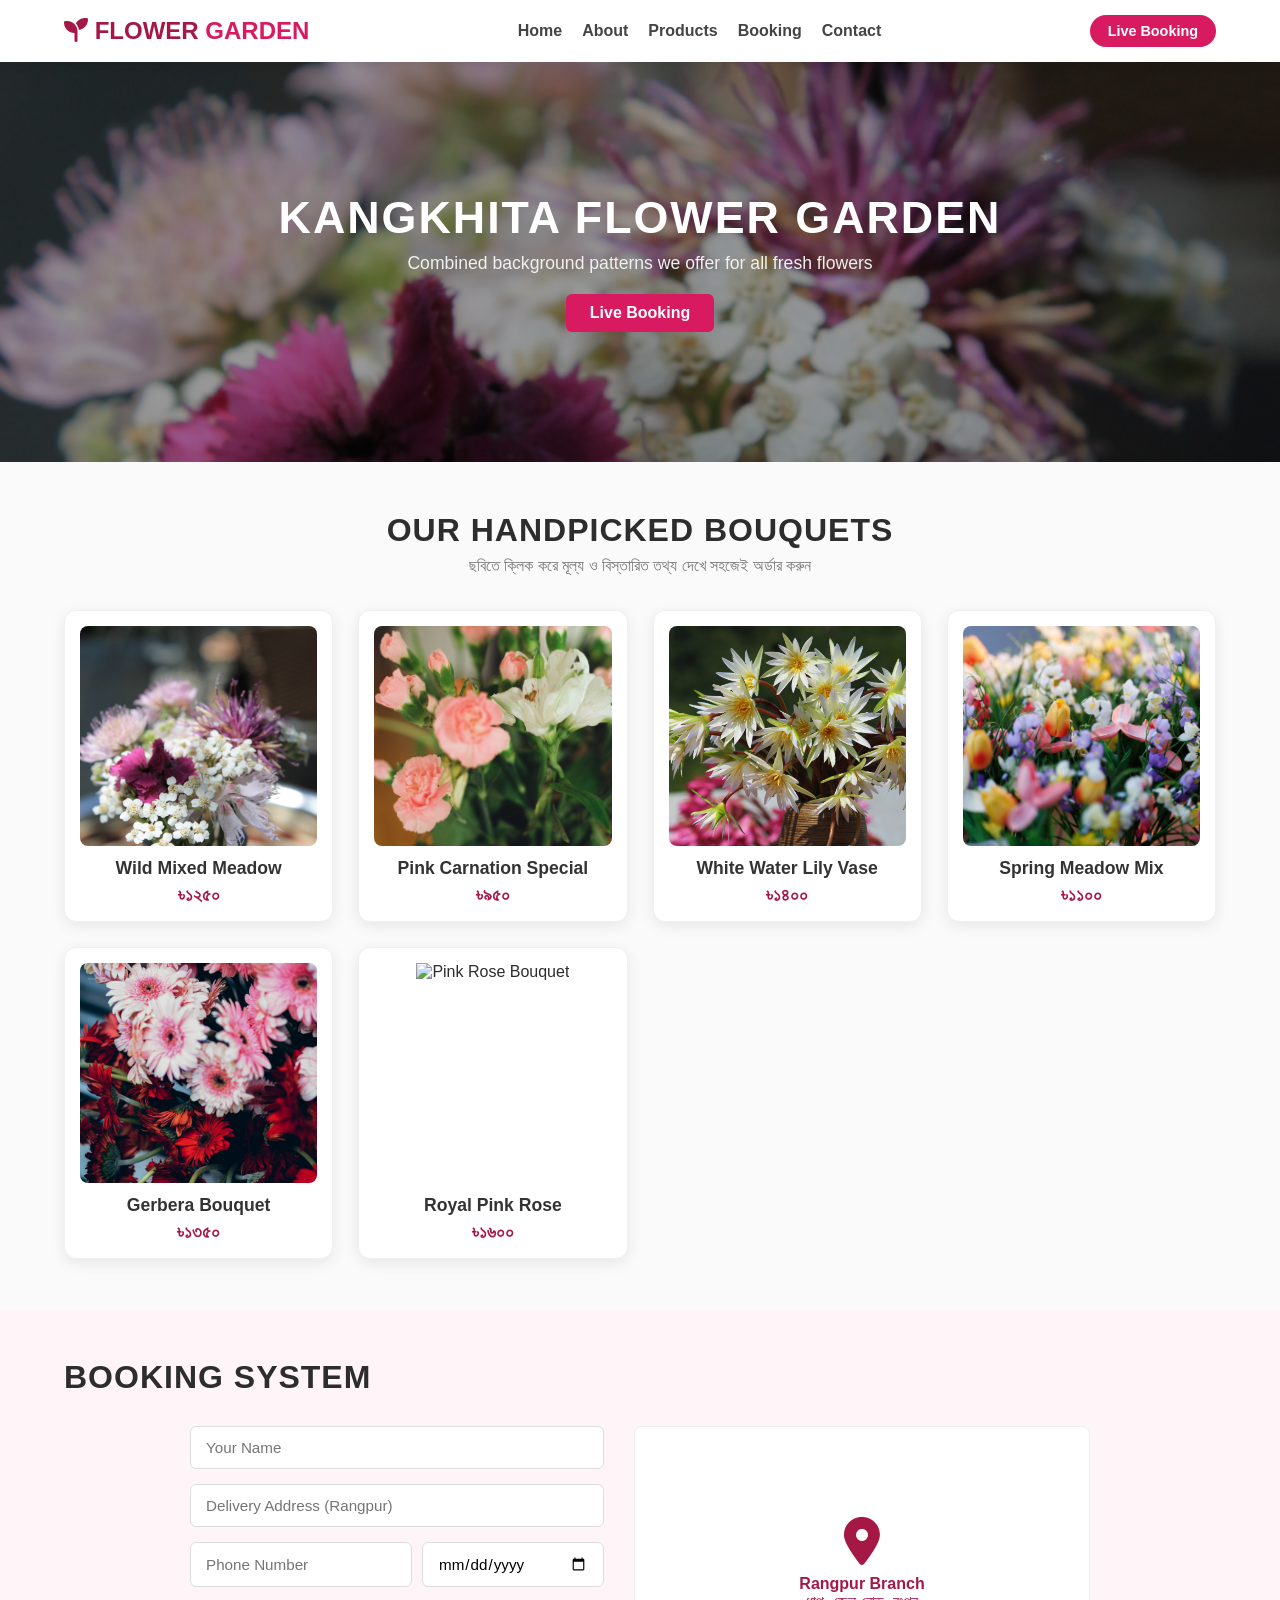
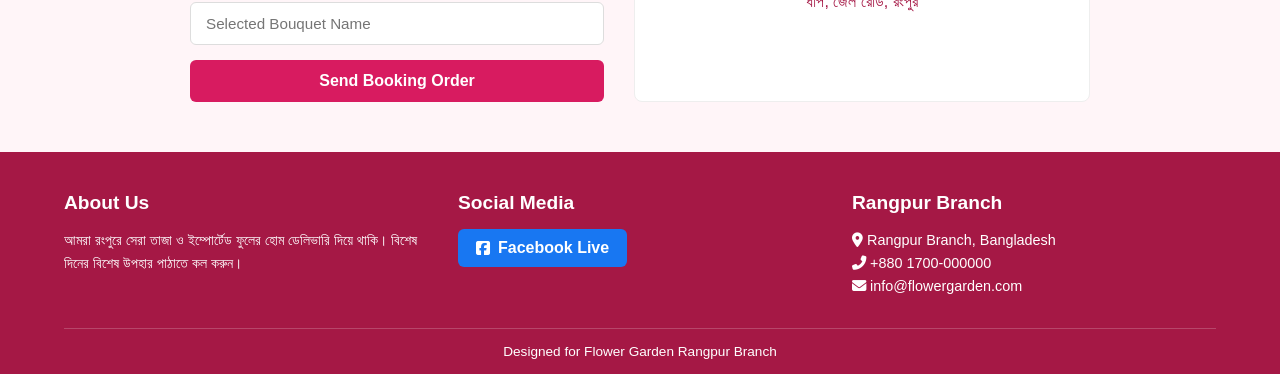
==== index.html @ ed3157d9 "my first webside" ====
<!DOCTYPE html>
<html lang="bn">
<head>
    <meta charset="UTF-8">
    <meta name="viewport" content="width=device-width, initial-scale=1.0">
    <title> Kangkhita Flower Garden - Rangpur</title>
    <!-- CSS Link matching your VS Code folder structure -->
    <link rel="stylesheet" href="css/style.css">
    <!-- Font Awesome Icons -->
    <link rel="stylesheet" href="https://cdnjs.cloudflare.com/ajax/libs/font-awesome/6.4.0/css/all.min.css">
</head>
<body>

    <!-- Header Navigation -->
    <header>
        <div class="logo">
            <i class="fas fa-seedling"></i> FLOWER <span>GARDEN</span>
        </div>
        <nav>
            <ul>
                <li><a href="#home">Home</a></li>
                <li><a href="#about">About</a></li>
                <li><a href="#bouquets">Products</a></li>
                <li><a href="#booking">Booking</a></li>
                <li><a href="#contact">Contact</a></li>
            </ul>
        </nav>
        <a href="#booking" class="nav-btn">Live Booking</a>
    </header>

    <!-- Hero Banner Section -->
    <section id="home" class="hero-section">
        <div class="hero-overlay">
            <h1>KANGKHITA FLOWER GARDEN</h1>
            <p>Combined background patterns we offer for all fresh flowers</p>
            <a href="#booking" class="btn-primary">Live Booking</a>
        </div>
    </section>

    <!-- Handpicked Bouquets / Product Grid -->
    <section id="bouquets" class="products-container">
        <h2 class="section-title">OUR HANDPICKED BOUQUETS</h2>
        <p class="section-subtitle">ছবিতে ক্লিক করে মূল্য ও বিস্তারিত তথ্য দেখে সহজেই অর্ডার করুন</p>
        
        <div class="product-grid">
            <!-- Product 1 -->
            <div class="product-card" onclick="openDetails('Wild Mixed Meadow', '৳১২৫০', '১৮টি তাজা মিশ্র ফুল', ['Dahlia', 'Scabiosa', 'Wild White Carnation'], 'img/pexels-lu-106872-783413.jpg')">
                <div class="img-box">
                    <img src="img/pexels-lu-106872-783413.jpg" alt="Wild Mixed Meadow">
                </div>
                <h3>Wild Mixed Meadow</h3>
                <span class="price-tag">৳১২৫০</span>
            </div>

            <!-- Product 2 -->
            <div class="product-card" onclick="openDetails('Pink Carnation Special', '৳৯৫০', '১৫টি গোলাপি তাজা কার্নেশন', ['Pink Carnation', 'White Alstroemeria'], 'img/pexels-tatiana-137432171-11154781.jpg')">
                <div class="img-box">
                    <img src="img/pexels-tatiana-137432171-11154781.jpg" alt="Pink Carnation">
                </div>
                <h3>Pink Carnation Special</h3>
                <span class="price-tag">৳৯৫০</span>
            </div>

            <!-- Product 3 -->
            <div class="product-card" onclick="openDetails('White Water Lily Vase', '৳১৪০০', '২০টি রয়াল ওয়াটার লিলি', ['White Water Lily', 'Decorative Stem'], 'img/pexels-ivy-nguyen-9041196-36662825.jpg')">
                <div class="img-box">
                    <img src="img/pexels-ivy-nguyen-9041196-36662825.jpg" alt="White Water Lily">
                </div>
                <h3>White Water Lily Vase</h3>
                <span class="price-tag">৳১৪০০</span>
            </div>

            <!-- Product 4 -->
            <div class="product-card" onclick="openDetails('Spring Meadow Mix', '৳১১০০', '২৫টি হরেক রঙের টিউলিপ ও কিউট ফুল', ['Mini Tulip', 'Spring Wild Flowers'], 'img/pexels-irrabagon-36470893.jpg')">
                <div class="img-box">
                    <img src="img/pexels-irrabagon-36470893.jpg" alt="Spring Meadow Mix">
                </div>
                <h3>Spring Meadow Mix</h3>
                <span class="price-tag">৳১১০০</span>
            </div>

            <!-- Product 5 -->
            <div class="product-card" onclick="openDetails('Pink & Red Gerbera Cluster', '৳১৩৫০', '২২টি জেরবেরা ও ডালিয়া', ['Red Gerbera', 'Pink Gerbera'], 'img/pexels-daka-12028905.jpg')">
                <div class="img-box">
                    <img src="img/pexels-daka-12028905.jpg" alt="Gerbera Cluster">
                </div>
                <h3>Gerbera Bouquet</h3>
                <span class="price-tag">৳১৩৫০</span>
            </div>

            <!-- Product 6 -->
            <div class="product-card" onclick="openDetails('Royal Pink Rose Bouquet', '৳১৬০০', '২৪টি প্রিমিয়াম পিঙ্ক রোজ', ['Pink Peony Rose', 'Fresh Leaves'], 'img/rikonavt-oEWdQsbRVZk-unsplash (1).jpg')">
                <div class="img-box">
                    <img src="img/rikonavt-oEWdQsbRVZk-unsplash (1).jpg" alt="Pink Rose Bouquet">
                </div>
                <h3>Royal Pink Rose</h3>
                <span class="price-tag">৳১৬০০</span>
            </div>
        </div>
    </section>

    <!-- Product Details Modal Pop-up -->
    <div id="detailsModal" class="modal">
        <div class="modal-card">
            <span class="close-btn" onclick="closeDetails()">&times;</span>
            <div class="modal-body">
                <img id="modalImg" src="" alt="Flower Image">
                <div class="modal-info">
                    <h3 id="modalTitle">Product Title</h3>
                    <p class="modal-price" id="modalPrice">PRICE: ৳0</p>
                    <p class="modal-count" id="modalCount">TOTAL FLOWERS: 0</p>
                    <div class="types-box">
                        <h4>Types Included:</h4>
                        <ul id="modalTypes"></ul>
                    </div>
                    <button class="btn-primary" onclick="selectForBooking()">Order Now</button>
                </div>
            </div>
        </div>
    </div>

    <!-- Booking System Section -->
    <section id="booking" class="booking-section">
        <h2 class="section-title">BOOKING SYSTEM</h2>
        <div class="booking-container">
            <form id="bookingForm" onsubmit="handleOrderSubmit(event)" class="booking-form">
                <input type="text" id="custName" placeholder="Your Name" required>
                <input type="text" id="custAddress" placeholder="Delivery Address (Rangpur)" required>
                <div class="form-row">
                    <input type="tel" id="custPhone" placeholder="Phone Number" required>
                    <input type="date" id="deliveryDate" required>
                </div>
                <input type="text" id="selectedFlower" placeholder="Selected Bouquet Name" required readonly>
                <button type="submit" class="btn-primary form-submit-btn">Send Booking Order</button>
            </form>
            
            <div class="map-box">
                <div class="map-placeholder">
                    <i class="fas fa-map-marker-alt map-pin"></i>
                    <h4>Rangpur Branch</h4>
                    <p>ধাপ, জেল রোড, রংপুর</p>
                </div>
            </div>
        </div>
    </section>

    <!-- Footer Section -->
    <footer id="contact">
        <div class="footer-content">
            <div class="footer-col">
                <h3>About Us</h3>
                <p>আমরা রংপুরে সেরা তাজা ও ইম্পোর্টেড ফুলের হোম ডেলিভারি দিয়ে থাকি। বিশেষ দিনের বিশেষ উপহার পাঠাতে কল করুন।</p>
            </div>

            <div class="footer-col">
                <h3>Social Media</h3>
                <a href="https://facebook.com" target="_blank" class="fb-live-btn">
                    <i class="fab fa-facebook-square"></i> Facebook Live
                </a>
            </div>

            <div class="footer-col">
                <h3>Rangpur Branch</h3>
                <p><i class="fas fa-map-marker-alt"></i> Rangpur Branch, Bangladesh</p>
                <p><i class="fas fa-phone-alt"></i> +880 1700-000000</p>
                <p><i class="fas fa-envelope"></i> info@flowergarden.com</p>
            </div>
        </div>

        <div class="footer-bottom">
            <p>Designed for Flower Garden Rangpur Branch</p>
        </div>
    </footer>

    <!-- JS Link matching your VS Code folder structure -->
    <script src="js/script.js"></script>
</body>
</html>
---- css/style.css ----
/* Color Palette */
:root {
    --deep-rose: #a51845;
    --fresh-pink: #d81b60;
    --vibrant-purple: #8e24aa;
    --light-bg: #fff5f8;
    --dark-text: #2d2d2d;
    --card-shadow: rgba(0, 0, 0, 0.08);
}

* {
    margin: 0;
    padding: 0;
    box-sizing: border-box;
    font-family: 'Segoe UI', Tahoma, Geneva, Verdana, sans-serif;
    scroll-behavior: smooth;
}

body {
    background-color: #fafafa;
    color: var(--dark-text);
}

/* Header Navbar */
header {
    display: flex;
    justify-content: space-between;
    align-items: center;
    padding: 15px 5%;
    background-color: #ffffff;
    box-shadow: 0 2px 10px var(--card-shadow);
    position: sticky;
    top: 0;
    z-index: 100;
}

.logo {
    font-size: 1.5rem;
    font-weight: 800;
    color: var(--deep-rose);
}

.logo span {
    color: var(--fresh-pink);
}

header nav ul {
    display: flex;
    list-style: none;
    gap: 20px;
}

header nav a {
    text-decoration: none;
    color: #444;
    font-weight: 600;
    transition: color 0.3s;
}

header nav a:hover {
    color: var(--fresh-pink);
}

.nav-btn {
    background-color: var(--fresh-pink);
    color: white;
    padding: 8px 18px;
    border-radius: 20px;
    text-decoration: none;
    font-weight: bold;
    font-size: 0.9rem;
}

/* Hero Section (1st Page Background Image Fix) */
.hero-section {
    height: 400px;
    background: linear-gradient(rgba(0, 0, 0, 0.4), rgba(0, 0, 0, 0.4)), 
                url('../img/pexels-lu-106872-783413.jpg') center/cover no-repeat;
    display: flex;
    justify-content: center;
    align-items: center;
    text-align: center;
}

.hero-overlay h1 {
    font-size: 2.8rem;
    color: #ffffff;
    letter-spacing: 2px;
    margin-bottom: 10px;
}

.hero-overlay p {
    color: #f0f0f0;
    font-size: 1.1rem;
    margin-bottom: 20px;
}

.btn-primary {
    background-color: var(--fresh-pink);
    color: white;
    padding: 10px 24px;
    border: none;
    border-radius: 6px;
    cursor: pointer;
    font-weight: bold;
    font-size: 1rem;
    text-decoration: none;
    display: inline-block;
}

.btn-primary:hover {
    background-color: var(--deep-rose);
}

/* Product Section */
.products-container {
    padding: 50px 5%;
    text-align: center;
}

.section-title {
    font-size: 2rem;
    color: var(--dark-text);
    margin-bottom: 8px;
    letter-spacing: 1px;
}

.section-subtitle {
    color: #777;
    margin-bottom: 35px;
}

.product-grid {
    display: grid;
    grid-template-columns: repeat(auto-fit, minmax(240px, 1fr));
    gap: 25px;
}

.product-card {
    background: white;
    border-radius: 12px;
    padding: 15px;
    box-shadow: 0 4px 15px var(--card-shadow);
    cursor: pointer;
    transition: transform 0.3s, box-shadow 0.3s;
    border: 1px solid #f0f0f0;
}

.product-card:hover {
    transform: translateY(-6px);
    box-shadow: 0 8px 25px rgba(216, 27, 96, 0.15);
}

.img-box {
    width: 100%;
    height: 220px;
    border-radius: 8px;
    overflow: hidden;
    margin-bottom: 12px;
}

.img-box img {
    width: 100%;
    height: 100%;
    object-fit: cover;
}

.product-card h3 {
    font-size: 1.1rem;
    margin-bottom: 6px;
    color: #333;
}

.price-tag {
    color: var(--deep-rose);
    font-weight: bold;
    font-size: 1.1rem;
}

/* Modal Popup Details */
.modal {
    display: none;
    position: fixed;
    top: 0; left: 0;
    width: 100%; height: 100%;
    background: rgba(0,0,0,0.6);
    justify-content: center;
    align-items: center;
    z-index: 1000;
}

.modal-card {
    background: white;
    width: 90%;
    max-width: 500px;
    border-radius: 12px;
    padding: 20px;
    position: relative;
    animation: popup 0.3s ease;
}

@keyframes popup {
    from { transform: scale(0.8); opacity: 0; }
    to { transform: scale(1); opacity: 1; }
}

.close-btn {
    position: absolute;
    top: 10px; right: 15px;
    font-size: 28px;
    cursor: pointer;
    color: #666;
}

.modal-body {
    display: flex;
    flex-direction: column;
    gap: 15px;
}

.modal-body img {
    width: 100%;
    height: 200px;
    object-fit: cover;
    border-radius: 8px;
}

.modal-info h3 { color: var(--deep-rose); margin-bottom: 5px; }
.modal-price { color: var(--fresh-pink); font-weight: bold; margin-bottom: 3px; }
.modal-count { font-weight: 600; margin-bottom: 10px; }

.types-box h4 { font-size: 0.95rem; margin-bottom: 5px; }
.types-box ul { padding-left: 20px; font-size: 0.9rem; color: #555; margin-bottom: 15px; }

/* Booking Section */
.booking-section {
    background-color: var(--light-bg);
    padding: 50px 5%;
}

.booking-container {
    display: flex;
    flex-wrap: wrap;
    gap: 30px;
    max-width: 900px;
    margin: 30px auto 0;
}

.booking-form {
    flex: 1;
    min-width: 300px;
    display: flex;
    flex-direction: column;
    gap: 15px;
}

.booking-form input {
    padding: 12px 15px;
    border: 1px solid #ddd;
    border-radius: 6px;
    font-size: 0.95rem;
}

.form-row {
    display: flex;
    gap: 10px;
}

.form-row input { flex: 1; }

.form-submit-btn {
    width: 100%;
    padding: 12px;
}

.map-box {
    flex: 1;
    min-width: 280px;
    background: white;
    border-radius: 8px;
    display: flex;
    justify-content: center;
    align-items: center;
    border: 1px solid #eee;
    padding: 20px;
}

.map-placeholder {
    text-align: center;
    color: var(--deep-rose);
}

.map-pin {
    font-size: 3rem;
    margin-bottom: 10px;
}

/* Footer */
footer {
    background-color: var(--deep-rose);
    color: white;
    padding: 40px 5% 15px;
}

.footer-content {
    display: grid;
    grid-template-columns: repeat(auto-fit, minmax(220px, 1fr));
    gap: 30px;
    margin-bottom: 30px;
}

.footer-col h3 { margin-bottom: 15px; font-size: 1.2rem; }
.footer-col p { font-size: 0.9rem; line-height: 1.6; }

.fb-live-btn {
    display: inline-flex;
    align-items: center;
    gap: 8px;
    background-color: #1877f2;
    color: white;
    padding: 10px 18px;
    border-radius: 6px;
    text-decoration: none;
    font-weight: bold;
}

.footer-bottom {
    text-align: center;
    border-top: 1px solid rgba(255,255,255,0.2);
    padding-top: 15px;
    font-size: 0.85rem;
}
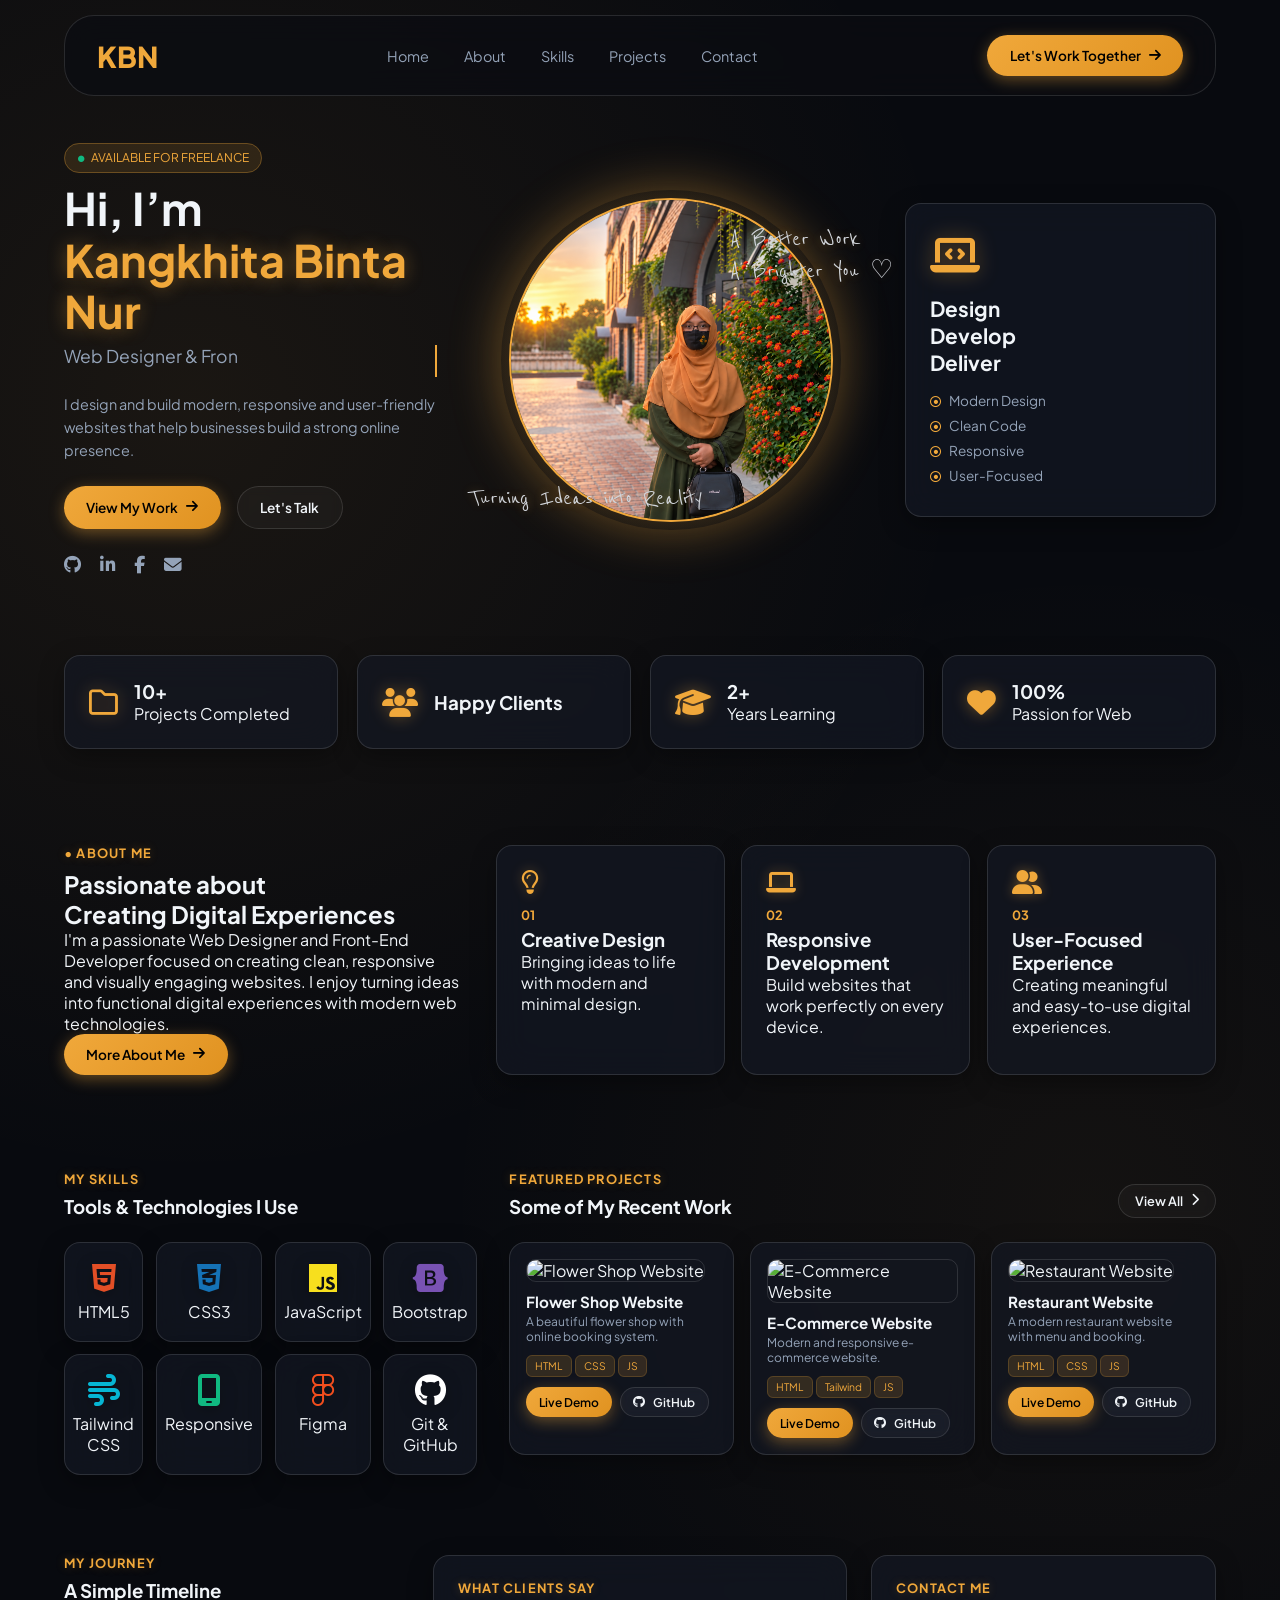
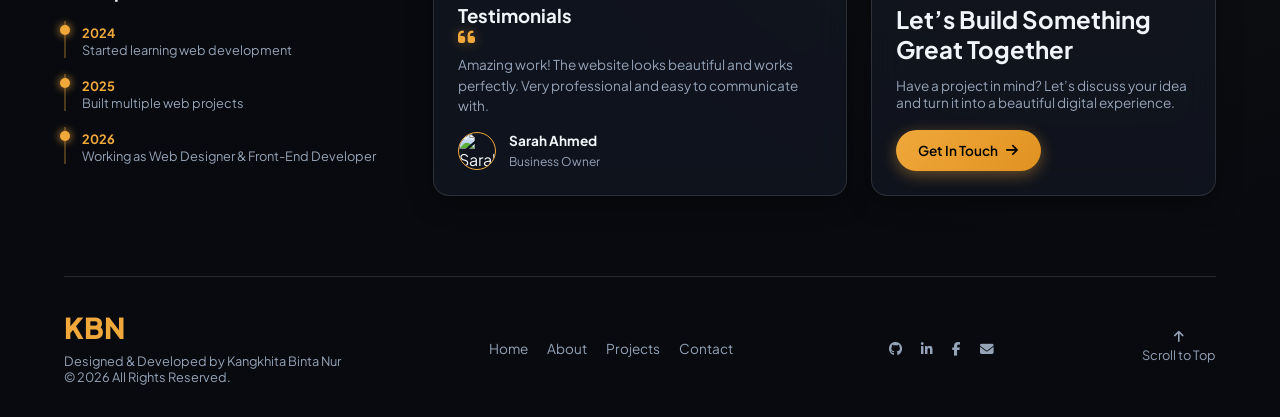
==== commit f027af01: "Create portfolio website" ====
--- a/index.html
+++ b/index.html
@@ -1,178 +1,230 @@
 <!DOCTYPE html>
-<html lang="bn">
+<html lang="en">
 <head>
     <meta charset="UTF-8">
     <meta name="viewport" content="width=device-width, initial-scale=1.0">
-    <title> Kangkhita Flower Garden - Rangpur</title>
-    <!-- CSS Link matching your VS Code folder structure -->
+    <title>KBN | Kangkhita Binta Nur</title>
     <link rel="stylesheet" href="css/style.css">
-    <!-- Font Awesome Icons -->
     <link rel="stylesheet" href="https://cdnjs.cloudflare.com/ajax/libs/font-awesome/6.4.0/css/all.min.css">
+    <link href="https://fonts.googleapis.com/css2?family=Plus+Jakarta+Sans:wght@300;400;500;600;700;800&family=Reenie+Beanie&display=swap" rel="stylesheet">
 </head>
 <body>
 
-    <!-- Header Navigation -->
-    <header>
-        <div class="logo">
-            <i class="fas fa-seedling"></i> FLOWER <span>GARDEN</span>
-        </div>
-        <nav>
-            <ul>
-                <li><a href="#home">Home</a></li>
-                <li><a href="#about">About</a></li>
-                <li><a href="#bouquets">Products</a></li>
-                <li><a href="#booking">Booking</a></li>
-                <li><a href="#contact">Contact</a></li>
-            </ul>
-        </nav>
-        <a href="#booking" class="nav-btn">Live Booking</a>
-    </header>
-
-    <!-- Hero Banner Section -->
-    <section id="home" class="hero-section">
-        <div class="hero-overlay">
-            <h1>KANGKHITA FLOWER GARDEN</h1>
-            <p>Combined background patterns we offer for all fresh flowers</p>
-            <a href="#booking" class="btn-primary">Live Booking</a>
-        </div>
-    </section>
-
-    <!-- Handpicked Bouquets / Product Grid -->
-    <section id="bouquets" class="products-container">
-        <h2 class="section-title">OUR HANDPICKED BOUQUETS</h2>
-        <p class="section-subtitle">ছবিতে ক্লিক করে মূল্য ও বিস্তারিত তথ্য দেখে সহজেই অর্ডার করুন</p>
-        
-        <div class="product-grid">
-            <!-- Product 1 -->
-            <div class="product-card" onclick="openDetails('Wild Mixed Meadow', '৳১২৫০', '১৮টি তাজা মিশ্র ফুল', ['Dahlia', 'Scabiosa', 'Wild White Carnation'], 'img/pexels-lu-106872-783413.jpg')">
-                <div class="img-box">
-                    <img src="img/pexels-lu-106872-783413.jpg" alt="Wild Mixed Meadow">
-                </div>
-                <h3>Wild Mixed Meadow</h3>
-                <span class="price-tag">৳১২৫০</span>
-            </div>
-
-            <!-- Product 2 -->
-            <div class="product-card" onclick="openDetails('Pink Carnation Special', '৳৯৫০', '১৫টি গোলাপি তাজা কার্নেশন', ['Pink Carnation', 'White Alstroemeria'], 'img/pexels-tatiana-137432171-11154781.jpg')">
-                <div class="img-box">
-                    <img src="img/pexels-tatiana-137432171-11154781.jpg" alt="Pink Carnation">
-                </div>
-                <h3>Pink Carnation Special</h3>
-                <span class="price-tag">৳৯৫০</span>
-            </div>
-
-            <!-- Product 3 -->
-            <div class="product-card" onclick="openDetails('White Water Lily Vase', '৳১৪০০', '২০টি রয়াল ওয়াটার লিলি', ['White Water Lily', 'Decorative Stem'], 'img/pexels-ivy-nguyen-9041196-36662825.jpg')">
-                <div class="img-box">
-                    <img src="img/pexels-ivy-nguyen-9041196-36662825.jpg" alt="White Water Lily">
-                </div>
-                <h3>White Water Lily Vase</h3>
-                <span class="price-tag">৳১৪০০</span>
-            </div>
-
-            <!-- Product 4 -->
-            <div class="product-card" onclick="openDetails('Spring Meadow Mix', '৳১১০০', '২৫টি হরেক রঙের টিউলিপ ও কিউট ফুল', ['Mini Tulip', 'Spring Wild Flowers'], 'img/pexels-irrabagon-36470893.jpg')">
-                <div class="img-box">
-                    <img src="img/pexels-irrabagon-36470893.jpg" alt="Spring Meadow Mix">
-                </div>
-                <h3>Spring Meadow Mix</h3>
-                <span class="price-tag">৳১১০০</span>
-            </div>
-
-            <!-- Product 5 -->
-            <div class="product-card" onclick="openDetails('Pink & Red Gerbera Cluster', '৳১৩৫০', '২২টি জেরবেরা ও ডালিয়া', ['Red Gerbera', 'Pink Gerbera'], 'img/pexels-daka-12028905.jpg')">
-                <div class="img-box">
-                    <img src="img/pexels-daka-12028905.jpg" alt="Gerbera Cluster">
-                </div>
-                <h3>Gerbera Bouquet</h3>
-                <span class="price-tag">৳১৩৫০</span>
-            </div>
-
-            <!-- Product 6 -->
-            <div class="product-card" onclick="openDetails('Royal Pink Rose Bouquet', '৳১৬০০', '২৪টি প্রিমিয়াম পিঙ্ক রোজ', ['Pink Peony Rose', 'Fresh Leaves'], 'img/rikonavt-oEWdQsbRVZk-unsplash (1).jpg')">
-                <div class="img-box">
-                    <img src="img/rikonavt-oEWdQsbRVZk-unsplash (1).jpg" alt="Pink Rose Bouquet">
-                </div>
-                <h3>Royal Pink Rose</h3>
-                <span class="price-tag">৳১৬০০</span>
-            </div>
-        </div>
-    </section>
-
-    <!-- Product Details Modal Pop-up -->
-    <div id="detailsModal" class="modal">
-        <div class="modal-card">
-            <span class="close-btn" onclick="closeDetails()">&times;</span>
-            <div class="modal-body">
-                <img id="modalImg" src="" alt="Flower Image">
-                <div class="modal-info">
-                    <h3 id="modalTitle">Product Title</h3>
-                    <p class="modal-price" id="modalPrice">PRICE: ৳0</p>
-                    <p class="modal-count" id="modalCount">TOTAL FLOWERS: 0</p>
-                    <div class="types-box">
-                        <h4>Types Included:</h4>
-                        <ul id="modalTypes"></ul>
-                    </div>
-                    <button class="btn-primary" onclick="selectForBooking()">Order Now</button>
-                </div>
-            </div>
-        </div>
-    </div>
-
-    <!-- Booking System Section -->
-    <section id="booking" class="booking-section">
-        <h2 class="section-title">BOOKING SYSTEM</h2>
-        <div class="booking-container">
-            <form id="bookingForm" onsubmit="handleOrderSubmit(event)" class="booking-form">
-                <input type="text" id="custName" placeholder="Your Name" required>
-                <input type="text" id="custAddress" placeholder="Delivery Address (Rangpur)" required>
-                <div class="form-row">
-                    <input type="tel" id="custPhone" placeholder="Phone Number" required>
-                    <input type="date" id="deliveryDate" required>
-                </div>
-                <input type="text" id="selectedFlower" placeholder="Selected Bouquet Name" required readonly>
-                <button type="submit" class="btn-primary form-submit-btn">Send Booking Order</button>
-            </form>
+    <!-- Nav -->
+    <nav class="navbar">
+        <a href="#home" class="logo">KBN</a>
+        <div class="nav-links">
+            <a href="#home">Home</a>
+            <a href="#about">About</a>
+            <a href="#skills">Skills</a>
+            <a href="#projects">Projects</a>
+            <a href="#contact">Contact</a>
+        </div>
+        <a href="#contact" class="btn btn-gold">Let's Work Together <i class="fa-solid fa-arrow-right"></i></a>
+    </nav>
+
+    <!-- Hero -->
+    <section id="home" class="hero">
+        <div class="hero-left">
+            <span class="badge"><i class="fa-solid fa-circle pulse"></i> AVAILABLE FOR FREELANCE</span>
+            <h1>Hi, I’m <br><span class="highlight">Kangkhita Binta Nur</span></h1>
+            <h2 id="typing-text">Web Designer & Front-End Developer</h2>
+            <p>I design and build modern, responsive and user-friendly websites that help businesses build a strong online presence.</p>
             
-            <div class="map-box">
-                <div class="map-placeholder">
-                    <i class="fas fa-map-marker-alt map-pin"></i>
-                    <h4>Rangpur Branch</h4>
-                    <p>ধাপ, জেল রোড, রংপুর</p>
-                </div>
-            </div>
-        </div>
-    </section>
-
-    <!-- Footer Section -->
-    <footer id="contact">
+            <div class="hero-btns">
+                <a href="#projects" class="btn btn-gold">View My Work <i class="fa-solid fa-arrow-right"></i></a>
+                <a href="#contact" class="btn btn-outline">Let's Talk</a>
+            </div>
+
+            <div class="social-icons">
+                <a href="https://github.com" target="_blank"><i class="fa-brands fa-github"></i></a>
+                <a href="https://linkedin.com" target="_blank"><i class="fa-brands fa-linkedin-in"></i></a>
+                <a href="https://facebook.com" target="_blank"><i class="fa-brands fa-facebook-f"></i></a>
+                <a href="mailto:contact@example.com"><i class="fa-solid fa-envelope"></i></a>
+            </div>
+        </div>
+
+        <div class="hero-center">
+            <span class="script-text top-script">A Better Work<br>A Brighter You ♡</span>
+            <div class="avatar-container">
+                <img src="img/profile.jpg" alt="Kangkhita Binta Nur" class="main-avatar">
+            </div>
+            <span class="script-text bottom-script">Turning Ideas into Reality</span>
+        </div>
+
+        <div class="hero-right">
+            <div class="card feature-card">
+                <div class="laptop-icon-wrap"><i class="fa-solid fa-laptop-code"></i></div>
+                <h3>Design<br>Develop<br>Deliver</h3>
+                <ul class="feature-list">
+                    <li><i class="fa-regular fa-circle-dot"></i> Modern Design</li>
+                    <li><i class="fa-regular fa-circle-dot"></i> Clean Code</li>
+                    <li><i class="fa-regular fa-circle-dot"></i> Responsive</li>
+                    <li><i class="fa-regular fa-circle-dot"></i> User-Focused</li>
+                </ul>
+            </div>
+        </div>
+    </section>
+
+    <!-- Stats -->
+    <section class="stats-grid">
+        <div class="stat-card"><i class="fa-regular fa-folder"></i><div><h3>10+</h3><p>Projects Completed</p></div></div>
+        <div class="stat-card"><i class="fa-solid fa-users"></i><div><h3>Happy Clients</h3></div></div>
+        <div class="stat-card"><i class="fa-solid fa-graduation-cap"></i><div><h3>2+</h3><p>Years Learning</p></div></div>
+        <div class="stat-card"><i class="fa-solid fa-heart"></i><div><h3>100%</h3><p>Passion for Web</p></div></div>
+    </section>
+
+    <!-- About -->
+    <section id="about" class="about-section">
+        <div class="about-left">
+            <span class="sub-title">• ABOUT ME</span>
+            <h2>Passionate about<br>Creating Digital Experiences</h2>
+            <p>I'm a passionate Web Designer and Front-End Developer focused on creating clean, responsive and visually engaging websites. I enjoy turning ideas into functional digital experiences with modern web technologies.</p>
+            <a href="#contact" class="btn btn-gold">More About Me <i class="fa-solid fa-arrow-right"></i></a>
+        </div>
+        <div class="about-cards">
+            <div class="card">
+                <i class="fa-regular fa-lightbulb card-icon"></i>
+                <span class="card-num">01</span>
+                <h3>Creative Design</h3>
+                <p>Bringing ideas to life with modern and minimal design.</p>
+            </div>
+            <div class="card">
+                <i class="fa-solid fa-laptop card-icon"></i>
+                <span class="card-num">02</span>
+                <h3>Responsive Development</h3>
+                <p>Build websites that work perfectly on every device.</p>
+            </div>
+            <div class="card">
+                <i class="fa-solid fa-user-group card-icon"></i>
+                <span class="card-num">03</span>
+                <h3>User-Focused Experience</h3>
+                <p>Creating meaningful and easy-to-use digital experiences.</p>
+            </div>
+        </div>
+    </section>
+
+    <!-- Skills & Projects -->
+    <section id="skills" class="skills-projects-grid">
+        <div class="skills-box">
+            <span class="sub-title">MY SKILLS</span>
+            <h3>Tools & Technologies I Use</h3>
+            <div class="tools-grid">
+                <div class="tool-item"><i class="fa-brands fa-html5 color-html"></i><span>HTML5</span></div>
+                <div class="tool-item"><i class="fa-brands fa-css3-alt color-css"></i><span>CSS3</span></div>
+                <div class="tool-item"><i class="fa-brands fa-js color-js"></i><span>JavaScript</span></div>
+                <div class="tool-item"><i class="fa-brands fa-bootstrap color-bs"></i><span>Bootstrap</span></div>
+                <div class="tool-item"><i class="fa-solid fa-wind color-tw"></i><span>Tailwind CSS</span></div>
+                <div class="tool-item"><i class="fa-solid fa-mobile-screen color-resp"></i><span>Responsive</span></div>
+                <div class="tool-item"><i class="fa-brands fa-figma color-figma"></i><span>Figma</span></div>
+                <div class="tool-item"><i class="fa-brands fa-github color-github"></i><span>Git & GitHub</span></div>
+            </div>
+        </div>
+
+        <div id="projects" class="projects-box">
+            <div class="section-head">
+                <div>
+                    <span class="sub-title">FEATURED PROJECTS</span>
+                    <h3>Some of My Recent Work</h3>
+                </div>
+                <a href="#projects" class="btn btn-outline btn-sm">View All <i class="fa-solid fa-chevron-right"></i></a>
+            </div>
+            <div class="project-cards">
+                <div class="project-card">
+                    <img src="img/flower-shop.jpg" alt="Flower Shop Website">
+                    <h4>Flower Shop Website</h4>
+                    <p>A beautiful flower shop with online booking system.</p>
+                    <div class="tags"><span>HTML</span><span>CSS</span><span>JS</span></div>
+                    <div class="project-btns">
+                        <a href="#" class="btn btn-gold btn-xs">Live Demo</a>
+                        <a href="#" class="btn btn-outline btn-xs"><i class="fa-brands fa-github"></i> GitHub</a>
+                    </div>
+                </div>
+
+                <div class="project-card">
+                    <img src="img/ecommerce.jpg" alt="E-Commerce Website">
+                    <h4>E-Commerce Website</h4>
+                    <p>Modern and responsive e-commerce website.</p>
+                    <div class="tags"><span>HTML</span><span>Tailwind</span><span>JS</span></div>
+                    <div class="project-btns">
+                        <a href="#" class="btn btn-gold btn-xs">Live Demo</a>
+                        <a href="#" class="btn btn-outline btn-xs"><i class="fa-brands fa-github"></i> GitHub</a>
+                    </div>
+                </div>
+
+                <div class="project-card">
+                    <img src="img/restaurant.jpg" alt="Restaurant Website">
+                    <h4>Restaurant Website</h4>
+                    <p>A modern restaurant website with menu and booking.</p>
+                    <div class="tags"><span>HTML</span><span>CSS</span><span>JS</span></div>
+                    <div class="project-btns">
+                        <a href="#" class="btn btn-gold btn-xs">Live Demo</a>
+                        <a href="#" class="btn btn-outline btn-xs"><i class="fa-brands fa-github"></i> GitHub</a>
+                    </div>
+                </div>
+            </div>
+        </div>
+    </section>
+
+    <!-- Timeline & Testimonials & Contact -->
+    <section class="triple-grid">
+        <div class="timeline-box">
+            <span class="sub-title">MY JOURNEY</span>
+            <h3>A Simple Timeline</h3>
+            <div class="timeline">
+                <div class="step"><div class="dot"></div><span>2024</span><p>Started learning web development</p></div>
+                <div class="step"><div class="dot"></div><span>2025</span><p>Built multiple web projects</p></div>
+                <div class="step"><div class="dot"></div><span>2026</span><p>Working as Web Designer & Front-End Developer</p></div>
+            </div>
+        </div>
+
+        <div class="testimonial-box card">
+            <span class="sub-title">WHAT CLIENTS SAY</span>
+            <h3>Testimonials</h3>
+            <div class="quote">
+                <i class="fa-solid fa-quote-left quote-icon"></i>
+                <p>Amazing work! The website looks beautiful and works perfectly. Very professional and easy to communicate with.</p>
+                <div class="client-info">
+                    <img src="img/client.jpg" alt="Sarah Ahmed">
+                    <div>
+                        <h4>Sarah Ahmed</h4>
+                        <span>Business Owner</span>
+                    </div>
+                </div>
+            </div>
+        </div>
+
+        <div id="contact" class="contact-box">
+            <span class="sub-title">CONTACT ME</span>
+            <h2>Let’s Build Something Great Together</h2>
+            <p>Have a project in mind? Let’s discuss your idea and turn it into a beautiful digital experience.</p>
+            <a href="mailto:contact@example.com" class="btn btn-gold">Get In Touch <i class="fa-solid fa-arrow-right"></i></a>
+        </div>
+    </section>
+
+    <!-- Footer -->
+    <footer>
         <div class="footer-content">
-            <div class="footer-col">
-                <h3>About Us</h3>
-                <p>আমরা রংপুরে সেরা তাজা ও ইম্পোর্টেড ফুলের হোম ডেলিভারি দিয়ে থাকি। বিশেষ দিনের বিশেষ উপহার পাঠাতে কল করুন।</p>
-            </div>
-
-            <div class="footer-col">
-                <h3>Social Media</h3>
-                <a href="https://facebook.com" target="_blank" class="fb-live-btn">
-                    <i class="fab fa-facebook-square"></i> Facebook Live
-                </a>
-            </div>
-
-            <div class="footer-col">
-                <h3>Rangpur Branch</h3>
-                <p><i class="fas fa-map-marker-alt"></i> Rangpur Branch, Bangladesh</p>
-                <p><i class="fas fa-phone-alt"></i> +880 1700-000000</p>
-                <p><i class="fas fa-envelope"></i> info@flowergarden.com</p>
-            </div>
-        </div>
-
-        <div class="footer-bottom">
-            <p>Designed for Flower Garden Rangpur Branch</p>
+            <div class="footer-left">
+                <a href="#home" class="logo">KBN</a>
+                <p>Designed & Developed by Kangkhita Binta Nur<br>© 2026 All Rights Reserved.</p>
+            </div>
+            <div class="footer-links">
+                <a href="#home">Home</a>
+                <a href="#about">About</a>
+                <a href="#projects">Projects</a>
+                <a href="#contact">Contact</a>
+            </div>
+            <div class="footer-socials">
+                <a href="https://github.com" target="_blank"><i class="fa-brands fa-github"></i></a>
+                <a href="https://linkedin.com" target="_blank"><i class="fa-brands fa-linkedin-in"></i></a>
+                <a href="https://facebook.com" target="_blank"><i class="fa-brands fa-facebook-f"></i></a>
+                <a href="mailto:contact@example.com"><i class="fa-solid fa-envelope"></i></a>
+            </div>
+            <a href="#home" class="scroll-top"><i class="fa-solid fa-arrow-up"></i><span>Scroll to Top</span></a>
         </div>
     </footer>
 
-    <!-- JS Link matching your VS Code folder structure -->
     <script src="js/script.js"></script>
 </body>
 </html>
--- a/css/style.css
+++ b/css/style.css
@@ -1,332 +1,215 @@
-/* Color Palette */
 :root {
-    --deep-rose: #a51845;
-    --fresh-pink: #d81b60;
-    --vibrant-purple: #8e24aa;
-    --light-bg: #fff5f8;
-    --dark-text: #2d2d2d;
-    --card-shadow: rgba(0, 0, 0, 0.08);
-}
-
-* {
-    margin: 0;
-    padding: 0;
-    box-sizing: border-box;
-    font-family: 'Segoe UI', Tahoma, Geneva, Verdana, sans-serif;
-    scroll-behavior: smooth;
-}
-
-body {
-    background-color: #fafafa;
-    color: var(--dark-text);
-}
-
-/* Header Navbar */
-header {
-    display: flex;
-    justify-content: space-between;
-    align-items: center;
-    padding: 15px 5%;
-    background-color: #ffffff;
-    box-shadow: 0 2px 10px var(--card-shadow);
-    position: sticky;
-    top: 0;
-    z-index: 100;
-}
-
-.logo {
-    font-size: 1.5rem;
-    font-weight: 800;
-    color: var(--deep-rose);
-}
-
-.logo span {
-    color: var(--fresh-pink);
-}
-
-header nav ul {
-    display: flex;
-    list-style: none;
-    gap: 20px;
-}
-
-header nav a {
-    text-decoration: none;
-    color: #444;
-    font-weight: 600;
-    transition: color 0.3s;
-}
-
-header nav a:hover {
-    color: var(--fresh-pink);
-}
-
-.nav-btn {
-    background-color: var(--fresh-pink);
-    color: white;
-    padding: 8px 18px;
-    border-radius: 20px;
-    text-decoration: none;
-    font-weight: bold;
-    font-size: 0.9rem;
-}
-
-/* Hero Section (1st Page Background Image Fix) */
-.hero-section {
-    height: 400px;
-    background: linear-gradient(rgba(0, 0, 0, 0.4), rgba(0, 0, 0, 0.4)), 
-                url('../img/pexels-lu-106872-783413.jpg') center/cover no-repeat;
-    display: flex;
-    justify-content: center;
-    align-items: center;
-    text-align: center;
-}
-
-.hero-overlay h1 {
-    font-size: 2.8rem;
-    color: #ffffff;
-    letter-spacing: 2px;
-    margin-bottom: 10px;
-}
-
-.hero-overlay p {
-    color: #f0f0f0;
-    font-size: 1.1rem;
-    margin-bottom: 20px;
-}
-
-.btn-primary {
-    background-color: var(--fresh-pink);
-    color: white;
-    padding: 10px 24px;
-    border: none;
-    border-radius: 6px;
+    --bg-dark: #080a0f;
+    --card-bg: rgba(20, 26, 38, 0.65);
+    --gold: #f0a83b;
+    --gold-glow: rgba(240, 168, 59, 0.4);
+    --text-main: #f1f5f9;
+    --text-muted: #94a3b8;
+    --border: rgba(255, 255, 255, 0.12);
+}
+
+* { margin: 0; padding: 0; box-sizing: border-box; font-family: 'Plus Jakarta Sans', sans-serif; }
+html { scroll-behavior: smooth; }
+body { 
+    background-color: var(--bg-dark); 
+    background-image: 
+        radial-gradient(circle at 15% 20%, rgba(240, 168, 59, 0.08) 0%, transparent 40%),
+        radial-gradient(circle at 85% 60%, rgba(240, 168, 59, 0.05) 0%, transparent 40%);
+    color: var(--text-main); 
+    padding: 0 5%; 
+    overflow-x: hidden; 
+}
+
+section { scroll-margin-top: 90px; }
+
+/* Navbar */
+.navbar { 
+    display: flex; 
+    justify-content: space-between; 
+    align-items: center; 
+    padding: 1.2rem 2rem; 
+    position: sticky; 
+    top: 15px; 
+    background: rgba(11, 13, 18, 0.75); 
+    backdrop-filter: blur(15px);
+    border: 1px solid var(--border);
+    border-radius: 30px;
+    z-index: 1000; 
+    margin-bottom: 2rem;
+}
+.logo { 
+    font-size: 1.8rem; 
+    font-weight: 800; 
+    color: var(--gold); 
+    text-decoration: none; 
+    transition: text-shadow 0.3s;
+}
+.logo:hover {
+    text-shadow: 0 0 12px var(--gold-glow);
+}
+.nav-links a { color: var(--text-muted); text-decoration: none; margin: 0 1rem; font-size: 0.9rem; transition: 0.3s; }
+.nav-links a:hover { color: var(--gold); text-shadow: 0 0 8px var(--gold-glow); }
+
+/* Buttons & Badges */
+.btn { padding: 0.75rem 1.4rem; border-radius: 30px; text-decoration: none; font-weight: 600; font-size: 0.85rem; display: inline-flex; align-items: center; gap: 0.5rem; transition: all 0.3s ease; }
+.btn-gold { background: linear-gradient(135deg, #f0a83b 0%, #e09220 100%); color: #000; box-shadow: 0 4px 15px var(--gold-glow); }
+.btn-gold:hover { transform: translateY(-3px) scale(1.02); box-shadow: 0 8px 25px rgba(240, 168, 59, 0.6); }
+.btn-outline { border: 1px solid var(--border); color: var(--text-main); background: rgba(255, 255, 255, 0.03); backdrop-filter: blur(5px); }
+.btn-outline:hover { border-color: var(--gold); color: var(--gold); background: rgba(240, 168, 59, 0.1); }
+.btn-xs { padding: 0.4rem 0.8rem; font-size: 0.75rem; border-radius: 20px; }
+.btn-sm { padding: 0.5rem 1rem; font-size: 0.8rem; }
+
+.badge { background: rgba(240, 168, 59, 0.12); color: var(--gold); padding: 0.4rem 0.8rem; border-radius: 20px; font-size: 0.75rem; border: 1px solid rgba(240, 168, 59, 0.3); }
+.pulse { font-size: 0.4rem; color: #10b981; margin-right: 0.3rem; vertical-align: middle; }
+
+/* Hero */
+.hero { display: grid; grid-template-columns: 1.2fr 1.3fr 1fr; gap: 2rem; align-items: center; padding: 2rem 0 3rem; }
+.hero-left h1 { font-size: 2.8rem; margin: 1rem 0 0.5rem; line-height: 1.15; }
+.hero-left h2 { font-size: 1.1rem; color: var(--text-muted); font-weight: 400; min-height: 1.8em; }
+.hero-left p { color: var(--text-muted); margin: 1rem 0 1.5rem; font-size: 0.9rem; line-height: 1.6; }
+.highlight { color: var(--gold); text-shadow: 0 0 18px var(--gold-glow); }
+.hero-btns { display: flex; gap: 1rem; margin-bottom: 1.5rem; }
+.social-icons a { color: var(--text-muted); margin-right: 1rem; font-size: 1.1rem; transition: 0.3s; }
+.social-icons a:hover { color: var(--gold); transform: translateY(-2px); filter: drop-shadow(0 0 6px var(--gold)); }
+
+/* Typing Cursor */
+.type-cursor { border-right: 2px solid var(--gold); animation: blink 0.75s infinite; }
+@keyframes blink { 0%, 100% { border-color: transparent; } 50% { border-color: var(--gold); } }
+
+/* Center Image Container */
+.hero-center { position: relative; text-align: center; }
+.avatar-container { 
+    width: 340px; 
+    height: 340px; 
+    margin: 0 auto; 
+    border-radius: 50%; 
+    padding: 8px; 
+    background: radial-gradient(circle, var(--gold) 0%, rgba(240, 168, 59, 0.2) 60%, transparent 80%); 
+    box-shadow: 0 0 50px var(--gold-glow);
+}
+.main-avatar { width: 100%; height: 100%; border-radius: 50%; object-fit: cover; object-position: center top; border: 2px solid var(--gold); }
+.script-text { font-family: 'Reenie Beanie', cursive; font-size: 1.6rem; color: #d1d5db; position: absolute; text-shadow: 0 0 10px rgba(240, 168, 59, 0.3); }
+.top-script { top: 10%; right: -5%; text-align: left; }
+.bottom-script { bottom: 5%; left: 0; }
+
+/* Feature Card */
+.feature-card { text-align: left; }
+.laptop-icon-wrap { font-size: 2.5rem; color: var(--gold); margin-bottom: 1rem; filter: drop-shadow(0 0 10px var(--gold-glow)); }
+.feature-card h3 { font-size: 1.3rem; margin-bottom: 1rem; line-height: 1.3; }
+.feature-list { list-style: none; }
+.feature-list li { color: var(--text-muted); font-size: 0.85rem; margin-bottom: 0.5rem; }
+.feature-list i { color: var(--gold); margin-right: 0.4rem; font-size: 0.7rem; }
+
+/* INSTANT HOVER FLOATING CARDS (কার্সার নেওয়ার সাথে সাথেই ভেসে উঠবে) */
+.card, .stat-card, .tool-item, .project-card, .contact-box { 
+    background: var(--card-bg); 
+    backdrop-filter: blur(16px);
+    -webkit-backdrop-filter: blur(16px);
+    border: 1px solid var(--border); 
+    border-radius: 16px; 
+    padding: 1.5rem; 
+    box-shadow: 0 8px 25px rgba(0, 0, 0, 0.35);
     cursor: pointer;
-    font-weight: bold;
-    font-size: 1rem;
-    text-decoration: none;
-    display: inline-block;
-}
-
-.btn-primary:hover {
-    background-color: var(--deep-rose);
-}
-
-/* Product Section */
-.products-container {
-    padding: 50px 5%;
-    text-align: center;
-}
-
-.section-title {
-    font-size: 2rem;
-    color: var(--dark-text);
-    margin-bottom: 8px;
-    letter-spacing: 1px;
-}
-
-.section-subtitle {
-    color: #777;
-    margin-bottom: 35px;
-}
-
-.product-grid {
-    display: grid;
-    grid-template-columns: repeat(auto-fit, minmax(240px, 1fr));
-    gap: 25px;
-}
-
-.product-card {
-    background: white;
-    border-radius: 12px;
-    padding: 15px;
-    box-shadow: 0 4px 15px var(--card-shadow);
-    cursor: pointer;
-    transition: transform 0.3s, box-shadow 0.3s;
-    border: 1px solid #f0f0f0;
-}
-
-.product-card:hover {
-    transform: translateY(-6px);
-    box-shadow: 0 8px 25px rgba(216, 27, 96, 0.15);
-}
-
-.img-box {
-    width: 100%;
-    height: 220px;
-    border-radius: 8px;
-    overflow: hidden;
-    margin-bottom: 12px;
-}
-
-.img-box img {
-    width: 100%;
-    height: 100%;
-    object-fit: cover;
-}
-
-.product-card h3 {
-    font-size: 1.1rem;
-    margin-bottom: 6px;
-    color: #333;
-}
-
-.price-tag {
-    color: var(--deep-rose);
-    font-weight: bold;
-    font-size: 1.1rem;
-}
-
-/* Modal Popup Details */
-.modal {
-    display: none;
-    position: fixed;
-    top: 0; left: 0;
-    width: 100%; height: 100%;
-    background: rgba(0,0,0,0.6);
-    justify-content: center;
-    align-items: center;
-    z-index: 1000;
-}
-
-.modal-card {
-    background: white;
-    width: 90%;
-    max-width: 500px;
-    border-radius: 12px;
-    padding: 20px;
-    position: relative;
-    animation: popup 0.3s ease;
-}
-
-@keyframes popup {
-    from { transform: scale(0.8); opacity: 0; }
-    to { transform: scale(1); opacity: 1; }
-}
-
-.close-btn {
-    position: absolute;
-    top: 10px; right: 15px;
-    font-size: 28px;
-    cursor: pointer;
-    color: #666;
-}
-
-.modal-body {
-    display: flex;
-    flex-direction: column;
-    gap: 15px;
-}
-
-.modal-body img {
-    width: 100%;
-    height: 200px;
-    object-fit: cover;
-    border-radius: 8px;
-}
-
-.modal-info h3 { color: var(--deep-rose); margin-bottom: 5px; }
-.modal-price { color: var(--fresh-pink); font-weight: bold; margin-bottom: 3px; }
-.modal-count { font-weight: 600; margin-bottom: 10px; }
-
-.types-box h4 { font-size: 0.95rem; margin-bottom: 5px; }
-.types-box ul { padding-left: 20px; font-size: 0.9rem; color: #555; margin-bottom: 15px; }
-
-/* Booking Section */
-.booking-section {
-    background-color: var(--light-bg);
-    padding: 50px 5%;
-}
-
-.booking-container {
-    display: flex;
-    flex-wrap: wrap;
-    gap: 30px;
-    max-width: 900px;
-    margin: 30px auto 0;
-}
-
-.booking-form {
-    flex: 1;
-    min-width: 300px;
-    display: flex;
-    flex-direction: column;
-    gap: 15px;
-}
-
-.booking-form input {
-    padding: 12px 15px;
-    border: 1px solid #ddd;
-    border-radius: 6px;
-    font-size: 0.95rem;
-}
-
-.form-row {
-    display: flex;
-    gap: 10px;
-}
-
-.form-row input { flex: 1; }
-
-.form-submit-btn {
-    width: 100%;
-    padding: 12px;
-}
-
-.map-box {
-    flex: 1;
-    min-width: 280px;
-    background: white;
-    border-radius: 8px;
-    display: flex;
-    justify-content: center;
-    align-items: center;
-    border: 1px solid #eee;
-    padding: 20px;
-}
-
-.map-placeholder {
-    text-align: center;
-    color: var(--deep-rose);
-}
-
-.map-pin {
-    font-size: 3rem;
-    margin-bottom: 10px;
-}
-
-/* Footer */
-footer {
-    background-color: var(--deep-rose);
-    color: white;
-    padding: 40px 5% 15px;
-}
-
-.footer-content {
-    display: grid;
-    grid-template-columns: repeat(auto-fit, minmax(220px, 1fr));
-    gap: 30px;
-    margin-bottom: 30px;
-}
-
-.footer-col h3 { margin-bottom: 15px; font-size: 1.2rem; }
-.footer-col p { font-size: 0.9rem; line-height: 1.6; }
-
-.fb-live-btn {
-    display: inline-flex;
-    align-items: center;
-    gap: 8px;
-    background-color: #1877f2;
-    color: white;
-    padding: 10px 18px;
-    border-radius: 6px;
-    text-decoration: none;
-    font-weight: bold;
-}
-
-.footer-bottom {
-    text-align: center;
-    border-top: 1px solid rgba(255,255,255,0.2);
-    padding-top: 15px;
-    font-size: 0.85rem;
-}+    /* স্মুথ থ্রিডি লিপ ও বাউন্স অ্যানিমেশন */
+    transition: transform 0.35s cubic-bezier(0.34, 1.56, 0.64, 1) !important;
+    will-change: transform;
+}
+
+/* মাউস নেওয়ার (Hover) সাথে সাথেই ১০ পিক্সেল ভেসে উঠবে */
+.card:hover, .stat-card:hover, .tool-item:hover, .project-card:hover, .contact-box:hover { 
+    border-color: rgba(240, 168, 59, 0.6) !important; 
+    transform: translateY(-10px) scale(1.02) !important; 
+    box-shadow: 0 20px 40px rgba(0, 0, 0, 0.6), 0 0 25px rgba(240, 168, 59, 0.3) !important;
+}
+
+/* ক্লিক করার (Active/Tap) সময় আরেকটু ভেসে উঠবে */
+.card:active, .stat-card:active, .tool-item:active, .project-card:active, .contact-box:active {
+    transform: translateY(-14px) scale(1.03) !important;
+    border-color: var(--gold) !important;
+    box-shadow: 0 25px 45px rgba(0, 0, 0, 0.7), 0 0 35px rgba(240, 168, 59, 0.5) !important;
+}
+
+/* TEXT EFFECT (লেখায় গ্লো ও পরিবর্তন) */
+h1, h2, h3, h4 {
+    transition: color 0.3s, text-shadow 0.3s;
+}
+
+.card:hover h3, .project-card:hover h4, .stat-card:hover h3 {
+    color: var(--gold);
+    text-shadow: 0 0 12px var(--gold-glow);
+}
+
+.sub-title { 
+    color: var(--gold); 
+    font-size: 0.8rem; 
+    font-weight: 700; 
+    display: block; 
+    margin-bottom: 0.5rem; 
+    letter-spacing: 1.2px; 
+    text-shadow: 0 0 10px rgba(240, 168, 59, 0.25);
+}
+
+/* Layout Grids */
+.stats-grid { display: grid; grid-template-columns: repeat(4, 1fr); gap: 1.2rem; margin: 2rem 0; }
+.stat-card { display: flex; align-items: center; gap: 1rem; }
+.stat-card i { font-size: 1.8rem; color: var(--gold); filter: drop-shadow(0 0 8px var(--gold-glow)); }
+
+.about-section { display: grid; grid-template-columns: 1fr 1.8fr; gap: 2rem; padding: 4rem 0; }
+.about-cards { display: grid; grid-template-columns: repeat(3, 1fr); gap: 1rem; }
+.card-icon { font-size: 1.5rem; color: var(--gold); margin-bottom: 0.8rem; filter: drop-shadow(0 0 6px var(--gold-glow)); }
+.card-num { color: var(--gold); font-size: 0.8rem; font-weight: 700; margin-bottom: 0.3rem; display: block; }
+
+.skills-projects-grid { display: grid; grid-template-columns: 1fr 1.8fr; gap: 2rem; padding: 2rem 0; }
+.tools-grid { display: grid; grid-template-columns: repeat(4, 1fr); gap: 0.8rem; margin-top: 1.5rem; }
+.tool-item { padding: 1.2rem 0.5rem; text-align: center; }
+.tool-item i { font-size: 2rem; margin-bottom: 0.4rem; display: block; filter: drop-shadow(0 4px 8px rgba(0,0,0,0.3)); }
+
+/* ORIGINAL TECH LOGO COLORS */
+.color-html { color: #E34F26; }
+.color-css { color: #1572B6; }
+.color-js { color: #F7DF1E; }
+.color-bs { color: #7952B3; }
+.color-tw { color: #06B6D4; }
+.color-resp { color: #10B981; }
+.color-figma { color: #F24E1E; }
+.color-github { color: #FFFFFF; }
+
+.section-head { display: flex; justify-content: space-between; align-items: flex-end; margin-bottom: 1.5rem; }
+.project-cards { display: grid; grid-template-columns: repeat(3, 1fr); gap: 1rem; }
+.project-card { padding: 1rem; }
+.project-card img { width: 100%; height: 125px; border-radius: 10px; object-fit: cover; border: 1px solid var(--border); transition: transform 0.3s; }
+.project-card:hover img { transform: scale(1.02); }
+.project-card h4 { margin: 0.6rem 0 0.2rem; font-size: 0.95rem; }
+.project-card p { font-size: 0.75rem; color: var(--text-muted); }
+.tags { margin: 0.6rem 0; }
+.tags span { background: rgba(240, 168, 59, 0.15); color: var(--gold); font-size: 0.65rem; padding: 0.2rem 0.5rem; border-radius: 6px; margin-right: 0.2rem; border: 1px solid rgba(240, 168, 59, 0.2); }
+.project-btns { display: flex; gap: 0.5rem; margin-top: 0.8rem; }
+
+.triple-grid { display: grid; grid-template-columns: 1fr 1.2fr 1fr; gap: 1.5rem; padding: 3rem 0; }
+.timeline { margin-top: 1.2rem; }
+.step { margin-bottom: 1rem; border-left: 2px solid rgba(240, 168, 59, 0.3); padding-left: 1rem; position: relative; }
+.step .dot { width: 10px; height: 10px; background: var(--gold); border-radius: 50%; position: absolute; left: -6px; top: 4px; box-shadow: 0 0 8px var(--gold); }
+.step span { color: var(--gold); font-size: 0.8rem; font-weight: 700; }
+.step p { font-size: 0.8rem; color: var(--text-muted); }
+
+.quote-icon { color: var(--gold); font-size: 1.2rem; margin-bottom: 0.5rem; filter: drop-shadow(0 0 6px var(--gold-glow)); }
+.testimonial-box p { font-size: 0.85rem; color: var(--text-muted); line-height: 1.5; }
+.client-info { display: flex; align-items: center; gap: 0.8rem; margin-top: 1rem; }
+.client-info img { width: 38px; height: 38px; border-radius: 50%; border: 1px solid var(--gold); }
+.client-info h4 { font-size: 0.85rem; }
+.client-info span { font-size: 0.75rem; color: var(--text-muted); }
+
+.contact-box h2 { font-size: 1.5rem; margin-bottom: 0.8rem; }
+.contact-box p { font-size: 0.85rem; color: var(--text-muted); margin-bottom: 1.2rem; }
+
+footer { border-top: 1px solid var(--border); padding: 2rem 0; margin-top: 2rem; }
+.footer-content { display: flex; justify-content: space-between; align-items: center; }
+.footer-left p { font-size: 0.8rem; color: var(--text-muted); margin-top: 0.5rem; }
+.footer-links a, .footer-socials a { color: var(--text-muted); text-decoration: none; margin: 0 0.5rem; font-size: 0.85rem; transition: 0.3s; }
+.footer-links a:hover, .footer-socials a:hover { color: var(--gold); text-shadow: 0 0 8px var(--gold-glow); }
+.scroll-top { color: var(--text-muted); text-decoration: none; font-size: 0.8rem; display: flex; flex-direction: column; align-items: center; gap: 0.2rem; transition: 0.3s; }
+.scroll-top:hover { color: var(--gold); transform: translateY(-3px); }
+
+/* Scroll Reveal Fade-Rise Animation */
+.reveal { opacity: 0; transform: translateY(25px); transition: all 0.6s ease-out; }
+.reveal.active { opacity: 1; transform: translateY(0); }
